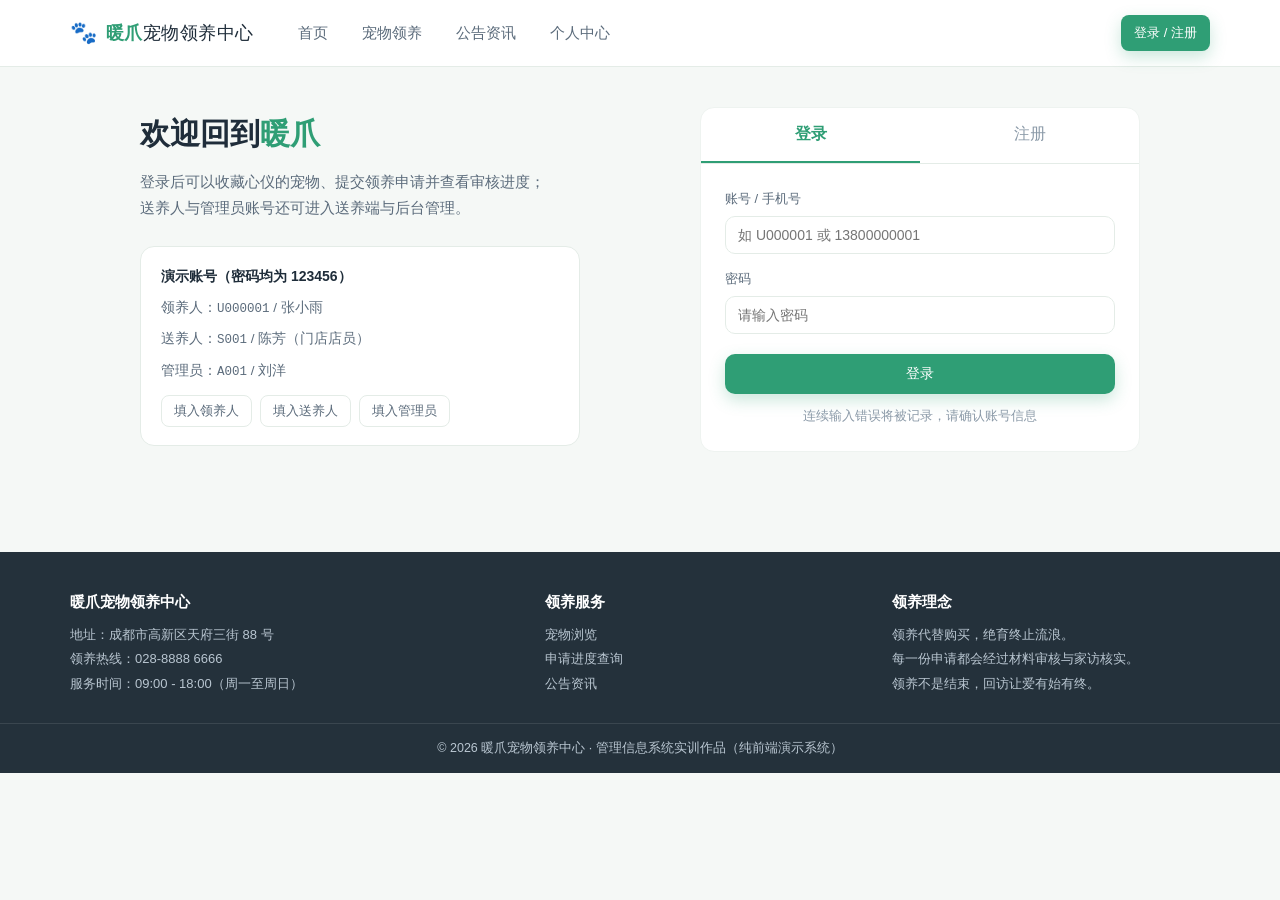
==== pet-adoption/center.html @ 176c4de7 "Add files via upload" ====
<!DOCTYPE html>
<html lang="zh-CN">
<head>
  <meta charset="UTF-8">
  <meta name="viewport" content="width=device-width, initial-scale=1.0">
  <title>个人中心 · 暖爪宠物领养中心</title>
  <link rel="stylesheet" href="css/style.css">
</head>
<body>
<div class="wrap">
  <div class="panel-layout">
    <aside class="menu">
      <div class="who">
        <b id="whoName">—</b>
        <span id="whoMeta">—</span>
      </div>
      <button data-sec="profile" class="on" type="button">👤 我的资料</button>
      <button data-sec="fav" type="button">⭐ 我的收藏</button>
      <button data-sec="apply" type="button">📄 申请进度</button>
      <button data-sec="adopt" type="button">🏠 领养记录</button>
      <a href="list.html" style="margin-top:6px">🐾 去看看待领养的宠物</a>
    </aside>

    <div>
      <div class="panel-title">
        <div>
          <h2 id="panelTitle">我的资料</h2>
          <div class="sub" id="panelSub">完善资料有助于加快领养审核</div>
        </div>
      </div>
      <div id="panel"></div>
    </div>
  </div>
</div>

<script src="js/store.js"></script>
<script src="js/common.js"></script>
<script>
  renderLayout('center');
  var user = requireUser();

  var sec = new URLSearchParams(location.search).get('sec') || 'profile';
  var TITLES = {
    profile: ['我的资料', '完善资料有助于加快领养审核'],
    fav: ['我的收藏', '收藏的宠物如已领养，将在列表中标注状态'],
    apply: ['申请进度', '申请状态由管理员审核后实时更新'],
    adopt: ['领养记录', '领养成功后的协议编号与回访记录']
  };

  function boot() {
    user = DB.currentUser();
    if (!user) return;
    $('#whoName').textContent = user.name;
    $('#whoMeta').textContent = DICT.role[user.role] + ' · ' + user.id;
    var t = TITLES[sec] || TITLES.profile;
    $('#panelTitle').textContent = t[0];
    $('#panelSub').textContent = t[1];
    $$('.menu [data-sec]').forEach(function (b) { b.classList.toggle('on', b.dataset.sec === sec); });
    renderPanel();
  }

  function renderPanel() {
    if (sec === 'profile') return renderProfile();
    if (sec === 'fav') return renderFav();
    if (sec === 'apply') return renderApply();
    if (sec === 'adopt') return renderAdopt();
  }

  /* ---------- 我的资料 ---------- */
  function renderProfile() {
    $('#panel').innerHTML =
      '<div class="card">' +
        '<div style="display:flex;align-items:center;gap:14px;margin-bottom:18px">' +
          '<div class="avatar" style="width:52px;height:52px;font-size:20px">' + esc(user.name.charAt(0)) + '</div>' +
          '<div><b style="font-size:16px">' + esc(user.name) + '</b>' +
          '<div style="color:#8b9aa8;font-size:12.5px">编号 ' + esc(user.id) + ' · 注册于 ' + esc(user.createdAt) + '</div></div>' +
          '<div style="margin-left:auto">' + badge(DICT.account, user.status) + '</div>' +
        '</div>' +
        '<div class="form-grid">' +
          '<div class="field"><label>姓名</label><input id="pName" value="' + esc(user.name) + '"></div>' +
          '<div class="field"><label>手机号</label><input id="pPhone" value="' + esc(user.phone) + '"></div>' +
          '<div class="field"><label>身份证号</label><input id="pIdCard" value="' + esc(user.idCard) + '"></div>' +
          '<div class="field"><label>身份</label><input value="' + DICT.role[user.role] + '" disabled></div>' +
          '<div class="field full"><label>联系地址</label><input id="pAddr" value="' + esc(user.address) + '"></div>' +
        '</div>' +
        '<div class="form-actions"><button class="btn btn-primary" id="btnSaveProfile" type="button">保存资料</button>' +
          '<a class="btn btn-line" href="login.html">切换账号</a></div>' +
      '</div>' +
      '<div class="card"><h3 style="font-size:16px;margin-bottom:10px">账号说明</h3>' +
        '<p style="color:#5b6b7b;font-size:13.5px">领养人编号由系统按注册顺序自动生成（U＋6 位顺序码），身份证号用于领养身份核验，' +
        '仅在管理员审核与家访时使用，请确保信息真实有效。</p></div>';

    $('#btnSaveProfile').addEventListener('click', function () {
      var phone = $('#pPhone').value.trim();
      var idCard = $('#pIdCard').value.trim();
      if (!/^1\d{10}$/.test(phone)) return toast('请输入 11 位手机号码', 'warn');
      if (idCard && !/^\d{17}[\dXx]$/.test(idCard)) return toast('身份证号格式不正确', 'warn');
      DB.updateUser(user.id, {
        name: $('#pName').value.trim() || user.name,
        phone: phone, idCard: idCard, address: $('#pAddr').value.trim()
      });
      toast('资料已保存');
      boot();
    });
  }

  /* ---------- 我的收藏 ---------- */
  function renderFav() {
    var list = DB.favoritesOf(user.id);
    if (!list.length) {
      $('#panel').innerHTML = emptyState('还没有收藏任何宠物，去列表逛逛吧');
      return;
    }
    $('#panel').innerHTML = '<div class="pet-grid" style="grid-template-columns:repeat(3,1fr)">' +
      list.map(function (p) {
        return '<div style="position:relative">' + petCard(p) +
          '<button class="btn btn-line btn-sm" data-unfav="' + p.id + '" type="button" ' +
          'style="position:absolute;right:10px;bottom:52px;background:#fff">取消收藏</button></div>';
      }).join('') + '</div>';

    $$('[data-unfav]').forEach(function (btn) {
      btn.addEventListener('click', function () {
        DB.toggleFavorite(user.id, btn.dataset.unfav);
        toast('已取消收藏');
        renderFav();
      });
    });
  }

  /* ---------- 申请进度 ---------- */
  function renderApply() {
    var apps = DB.applicationsOf(user.id);
    if (!apps.length) {
      $('#panel').innerHTML = emptyState('暂无领养申请，选择一只宠物开始申请吧');
      return;
    }
    var stepIdx = { '01': 0, '02': 1, '03': 2, '04': 3, '05': 1, '06': 0 };
    var steps = ['提交申请', '材料审核', '家访核实', '领养成功'];

    $('#panel').innerHTML = apps.map(function (a) {
      var pet = DB.pet(a.petId) || { name: '—', id: a.petId, photo: '' };
      var idx = stepIdx[a.status] || 0;
      var stepsHtml = steps.map(function (s, i) {
        return '<div class="step ' + (i <= idx && a.status !== '05' && a.status !== '06' ? 'done' : '') + '">' +
          '<i>' + (i + 1) + '</i>' + s + '</div>' +
          (i < 3 ? '<div class="step-line ' + (i < idx && a.status !== '05' && a.status !== '06' ? 'done' : '') + '"></div>' : '');
      }).join('');

      return '<div class="card" style="display:grid;grid-template-columns:120px 1fr;gap:18px">' +
        '<div class="pet-thumb" style="border-radius:10px;width:120px;height:90px;overflow:hidden">' +
          '<img src="' + pet.photo + '" alt="" style="width:100%;height:100%;object-fit:cover" onerror="imgFallback(this)"></div>' +
        '<div>' +
          '<div style="display:flex;align-items:center;gap:10px;flex-wrap:wrap">' +
            '<b style="font-size:16px">' + esc(pet.name) + '</b>' + badge(DICT.applyStatus, a.status) +
            '<span class="mono" style="color:#8b9aa8">' + esc(a.id) + '</span>' +
          '</div>' +
          '<div style="color:#5b6b7b;font-size:13.5px;margin-top:6px">申请时间：' + esc(a.createdAt) +
            ' · 宠物编号 ' + esc(a.petId) + '</div>' +
          '<div class="steps">' + stepsHtml + '</div>' +
          '<div style="background:#f8fbf9;border-radius:10px;padding:10px 12px;margin-top:6px;font-size:13px;color:#5b6b7b">' +
            '<div>领养理由：' + esc(a.reason) + '</div>' +
            (a.reviewNote ? '<div style="margin-top:4px">审核意见：' + esc(a.reviewNote) + '</div>' : '') +
          '</div>' +
          '<div style="margin-top:10px;display:flex;gap:8px">' +
            '<a class="btn btn-line btn-sm" href="detail.html?id=' + encodeURIComponent(a.petId) + '">查看宠物</a>' +
            (a.status === '01' ? '<button class="btn btn-danger btn-sm" data-withdraw="' + a.id + '" type="button">撤回申请</button>' : '') +
          '</div>' +
        '</div>' +
      '</div>';
    }).join('');

    $$('[data-withdraw]').forEach(function (btn) {
      btn.addEventListener('click', function () {
        if (!confirm('确定撤回该领养申请吗？')) return;
        var res = DB.withdrawApplication(btn.dataset.withdraw);
        if (!res.ok) return toast(res.msg, 'warn');
        toast('已撤回申请');
        renderApply();
      });
    });
  }

  /* ---------- 领养记录 + 回访 ---------- */
  function renderAdopt() {
    var apps = DB.applicationsOf(user.id).filter(function (a) { return a.status === '04'; });
    if (!apps.length) {
      $('#panel').innerHTML = emptyState('还没有领养成功的记录');
      return;
    }
    $('#panel').innerHTML = apps.map(function (a) {
      var pet = DB.pet(a.petId) || { name: '—', photo: '' };
      var visits = DB.visits().filter(function (v) { return v.applicationId === a.id; });
      return '<div class="card">' +
        '<div style="display:flex;align-items:center;gap:12px;flex-wrap:wrap">' +
          '<b style="font-size:17px">' + esc(pet.name) + '</b>' + badge(DICT.applyStatus, a.status) +
          '<span class="mono" style="margin-left:auto">协议编号：' + esc(a.agreementId || '—') + '</span>' +
        '</div>' +
        '<div style="color:#5b6b7b;font-size:13.5px;margin-top:6px">' +
          '宠物编号 ' + esc(a.petId) + ' · 申请单号 ' + esc(a.id) + ' · 完成时间 ' + esc(a.updatedAt) + '</div>' +
        '<div style="margin-top:14px;font-weight:700;font-size:14px">回访记录</div>' +
        (visits.length ? '<div class="table-wrap" style="margin-top:8px"><table class="tb"><thead><tr>' +
          '<th>回访单号</th><th>计划日期</th><th>实际日期</th><th>结果</th><th>回访说明</th></tr></thead><tbody>' +
          visits.map(function (v) {
            return '<tr><td class="mono">' + esc(v.id) + '</td><td>' + esc(v.planDate) + '</td>' +
              '<td>' + esc(v.actualDate || '—') + '</td><td>' + badge(DICT.visitStatus, v.status) + '</td>' +
              '<td>' + esc(v.note || '—') + '</td></tr>';
          }).join('') + '</tbody></table></div>'
          : '<div style="color:#8b9aa8;font-size:13px;margin-top:6px">暂无回访记录</div>') +
      '</div>';
    }).join('');
  }

  $$('.menu [data-sec]').forEach(function (btn) {
    btn.addEventListener('click', function () {
      sec = btn.dataset.sec;
      history.replaceState(null, '', 'center.html?sec=' + sec);
      boot();
    });
  });

  boot();
</script>
</body>
</html>
---- pet-adoption/css/style.css ----
/* =====================================================================
 * 宠物领养管理系统 · 公共样式（css/style.css）
 * ===================================================================== */
:root {
  --brand: #2f9e75;
  --brand-dark: #227a58;
  --brand-light: #e8f6ef;
  --accent: #f2994a;
  --ink: #1f2d3a;
  --sub: #5b6b7b;
  --muted: #8b9aa8;
  --line: #e4ece7;
  --bg: #f5f8f6;
  --card: #ffffff;
  --shadow: 0 6px 24px rgba(31, 45, 58, .07);
  --radius: 14px;
}

* { box-sizing: border-box; margin: 0; padding: 0; }

body {
  font-family: "Microsoft YaHei", "PingFang SC", "Hiragino Sans GB", "Helvetica Neue", Arial, sans-serif;
  color: var(--ink);
  background: var(--bg);
  font-size: 14px;
  line-height: 1.7;
  -webkit-font-smoothing: antialiased;
}

a { color: inherit; text-decoration: none; }
img { display: block; max-width: 100%; }
ul, ol { list-style: none; }
button, input, select, textarea { font-family: inherit; font-size: 14px; color: inherit; }
h1, h2, h3, h4 { font-weight: 700; line-height: 1.35; }

.wrap { width: 100%; max-width: 1180px; margin: 0 auto; padding: 0 20px; }

/* ---------------- 顶部导航 ---------------- */
.hd {
  position: sticky; top: 0; z-index: 50;
  background: rgba(255, 255, 255, .94);
  backdrop-filter: saturate(180%) blur(8px);
  border-bottom: 1px solid var(--line);
}
.hd-in { display: flex; align-items: center; height: 66px; gap: 22px; }
.brand { display: flex; align-items: center; gap: 8px; font-size: 18px; letter-spacing: .5px; }
.brand-ico { font-size: 22px; }
.brand-txt b { color: var(--brand); }
.nav { display: flex; gap: 6px; margin-left: 8px; flex: 1; }
.nav a {
  padding: 8px 14px; border-radius: 10px; color: var(--sub);
  font-size: 15px; transition: .18s;
}
.nav a:hover { color: var(--brand); background: var(--brand-light); }
.nav a.active { color: var(--brand-dark); background: var(--brand-light); font-weight: 700; }
.nav-toggle { display: none; background: none; border: 0; font-size: 20px; cursor: pointer; color: var(--sub); }

.hd-user { display: flex; align-items: center; gap: 10px; }
.hd-user-in { display: flex; align-items: center; gap: 10px; }
.avatar {
  width: 34px; height: 34px; border-radius: 50%; background: var(--brand);
  color: #fff; display: flex; align-items: center; justify-content: center; font-weight: 700;
}
.hd-user-txt { display: flex; flex-direction: column; line-height: 1.25; }
.hd-user-txt b { font-size: 13px; }
.hd-user-txt span { font-size: 11px; color: var(--muted); }

/* ---------------- 按钮 ---------------- */
.btn {
  display: inline-flex; align-items: center; justify-content: center; gap: 6px;
  padding: 10px 20px; border-radius: 10px; border: 1px solid transparent;
  background: #eef2f0; color: var(--ink); cursor: pointer; transition: .18s;
  font-size: 14px; white-space: nowrap;
}
.btn:hover { transform: translateY(-1px); }
.btn-primary { background: var(--brand); color: #fff; box-shadow: 0 6px 16px rgba(47, 158, 117, .25); }
.btn-primary:hover { background: var(--brand-dark); }
.btn-accent { background: var(--accent); color: #fff; }
.btn-line { background: #fff; border-color: var(--line); color: var(--sub); }
.btn-line:hover { border-color: var(--brand); color: var(--brand); }
.btn-sm { padding: 6px 12px; font-size: 13px; border-radius: 8px; }
.btn-block { width: 100%; }
.btn[disabled] { opacity: .55; cursor: not-allowed; transform: none; }
.btn-danger { background: #fdecec; color: #d64545; }
.btn-danger:hover { background: #fbdada; }

/* ---------------- 首页 ---------------- */
.hero {
  background: linear-gradient(135deg, #e9f7f0 0%, #f7fbf9 55%, #fdf6ec 100%);
  padding: 54px 0 46px;
  border-bottom: 1px solid var(--line);
}
.hero-in { display: grid; grid-template-columns: 1.05fr .95fr; gap: 40px; align-items: center; }
.hero h1 { font-size: 38px; letter-spacing: 1px; }
.hero h1 em { color: var(--brand); font-style: normal; }
.hero p.lead { margin-top: 16px; color: var(--sub); font-size: 15.5px; max-width: 520px; }
.hero-tags { display: flex; gap: 10px; margin-top: 20px; flex-wrap: wrap; }
.hero-tags span {
  background: #fff; border: 1px solid var(--line); padding: 6px 12px;
  border-radius: 999px; font-size: 13px; color: var(--sub);
}
.searchbar {
  margin-top: 26px; display: flex; background: #fff; border-radius: 14px;
  padding: 8px; box-shadow: var(--shadow); max-width: 520px; gap: 8px;
}
.searchbar input { flex: 1; border: 0; outline: none; padding: 8px 12px; background: transparent; }
.searchbar select { border: 0; outline: none; background: transparent; color: var(--sub); padding: 0 8px; }
.hero-pic { border-radius: 22px; overflow: hidden; box-shadow: 0 18px 40px rgba(31, 45, 58, .16); aspect-ratio: 4 / 3; }
.hero-pic img { width: 100%; height: 100%; object-fit: cover; }

.stats { display: grid; grid-template-columns: repeat(4, 1fr); gap: 16px; margin-top: -30px; position: relative; z-index: 2; }
.stat {
  background: #fff; border-radius: var(--radius); padding: 20px 22px; box-shadow: var(--shadow);
  border: 1px solid #f0f5f2;
}
.stat b { font-size: 28px; color: var(--brand-dark); }
.stat span { display: block; color: var(--muted); font-size: 13px; margin-top: 2px; }

.section { padding: 46px 0; }
.section-hd { display: flex; align-items: flex-end; justify-content: space-between; margin-bottom: 22px; gap: 16px; }
.section-hd h2 { font-size: 24px; }
.section-hd p { color: var(--muted); font-size: 13.5px; margin-top: 4px; }
.section-hd a { color: var(--brand); font-size: 14px; }

/* ---------------- 宠物卡片 ---------------- */
.pet-grid { display: grid; grid-template-columns: repeat(3, 1fr); gap: 22px; }
.pet-card {
  background: var(--card); border-radius: var(--radius); overflow: hidden;
  border: 1px solid #eef3f0; transition: .2s; display: block;
}
.pet-card:hover { transform: translateY(-4px); box-shadow: var(--shadow); border-color: #d9ece3; }
.pet-thumb { position: relative; aspect-ratio: 4 / 3; background: linear-gradient(135deg, #eef6f1, #f7f3ea); }
.pet-thumb img { width: 100%; height: 100%; object-fit: cover; }
.pet-status {
  position: absolute; left: 12px; top: 12px; background: rgba(47, 158, 117, .92);
  color: #fff; font-size: 12px; padding: 3px 10px; border-radius: 999px;
}
.pet-status.gray { background: rgba(91, 107, 123, .8); }
.pet-type {
  position: absolute; right: 12px; top: 12px; background: rgba(255, 255, 255, .92);
  font-size: 12px; padding: 3px 10px; border-radius: 999px; color: var(--sub);
}
.pet-body { padding: 14px 16px 16px; }
.pet-title { display: flex; align-items: baseline; gap: 8px; }
.pet-title b { font-size: 17px; }
.pet-title span { color: var(--muted); font-size: 13px; }
.pet-meta { color: var(--sub); font-size: 13px; margin-top: 6px; }
.pet-id { color: #b3c0cb; font-size: 12px; margin-top: 6px; letter-spacing: .3px; }

.img-empty {
  display: flex; align-items: center; justify-content: center;
  background: linear-gradient(135deg, #eef6f1, #f7f3ea);
}
.img-empty::after { content: attr(data-emoji); font-size: 42px; opacity: .5; }

/* ---------------- 列表页 ---------------- */
.page-hd { background: #fff; border-bottom: 1px solid var(--line); padding: 28px 0; }
.page-hd h1 { font-size: 26px; }
.page-hd p { color: var(--muted); margin-top: 6px; }
.crumb { color: var(--muted); font-size: 13px; margin-bottom: 8px; }
.crumb a:hover { color: var(--brand); }

.layout { display: grid; grid-template-columns: 250px 1fr; gap: 24px; padding: 28px 0 56px; align-items: start; }
.side-card { background: #fff; border-radius: var(--radius); padding: 20px; border: 1px solid #eef3f0; }
.side-card h3 { font-size: 15px; margin-bottom: 14px; }
.filter-group { padding-bottom: 16px; margin-bottom: 16px; border-bottom: 1px dashed var(--line); }
.filter-group:last-child { border: 0; margin-bottom: 0; padding-bottom: 0; }
.filter-group > label { display: block; color: var(--muted); font-size: 12.5px; margin-bottom: 8px; }
.chips { display: flex; flex-wrap: wrap; gap: 8px; }
.chip {
  padding: 5px 12px; border-radius: 999px; background: #f3f7f5; color: var(--sub);
  font-size: 13px; cursor: pointer; border: 1px solid transparent; transition: .15s;
}
.chip:hover { color: var(--brand); }
.chip.on { background: var(--brand-light); color: var(--brand-dark); border-color: #c7e7d8; font-weight: 700; }
.list-bar {
  display: flex; align-items: center; justify-content: space-between; gap: 12px;
  margin-bottom: 16px; background: #fff; border: 1px solid #eef3f0;
  border-radius: var(--radius); padding: 12px 16px;
}
.list-bar .count { color: var(--muted); font-size: 13px; }
.list-bar .count b { color: var(--brand-dark); font-size: 16px; }
.list-bar select { border: 1px solid var(--line); border-radius: 8px; padding: 6px 10px; outline: none; background: #fff; }
.pet-grid.list { grid-template-columns: repeat(3, 1fr); }

/* ---------------- 详情页 ---------------- */
.detail { display: grid; grid-template-columns: 1.15fr 1fr; gap: 30px; padding: 28px 0 20px; align-items: start; }
.detail-pic { border-radius: 18px; overflow: hidden; aspect-ratio: 4 / 3; background: #eef6f1; box-shadow: var(--shadow); }
.detail-pic img { width: 100%; height: 100%; object-fit: cover; }
.detail-info { background: #fff; border-radius: 18px; padding: 26px; border: 1px solid #eef3f0; }
.detail-info h1 { font-size: 28px; display: flex; align-items: center; gap: 10px; }
.detail-info .sub { color: var(--muted); margin-top: 6px; }
.price-like { margin: 16px 0 4px; }
.detail-attrs { display: grid; grid-template-columns: repeat(2, 1fr); gap: 12px; margin: 18px 0; }
.attr { background: #f7faf8; border-radius: 10px; padding: 10px 12px; }
.attr span { display: block; color: var(--muted); font-size: 12px; }
.attr b { font-size: 14px; font-weight: 600; }
.detail-actions { display: flex; gap: 12px; margin-top: 18px; }
.detail-id { margin-top: 14px; font-size: 12.5px; color: #b3c0cb; }
.notice-box { background: #fffdf6; border: 1px solid #f6e7c8; border-radius: 12px; padding: 14px 16px; margin-top: 18px; }
.notice-box h4 { font-size: 14px; color: #a9761c; margin-bottom: 6px; }
.notice-box pre { white-space: pre-wrap; font-family: inherit; font-size: 13px; color: #8a6d3b; line-height: 1.8; }

.block { background: #fff; border-radius: var(--radius); padding: 24px; border: 1px solid #eef3f0; margin-top: 22px; }
.block h3 { font-size: 17px; margin-bottom: 12px; display: flex; align-items: center; gap: 8px; }
.block h3::before { content: ''; width: 4px; height: 16px; border-radius: 2px; background: var(--brand); }
.block p { color: var(--sub); }
.prose { color: var(--sub); font-size: 14.5px; line-height: 1.9; }

/* ---------------- 表单 ---------------- */
.form-grid { display: grid; grid-template-columns: repeat(2, 1fr); gap: 16px; }
.field { display: flex; flex-direction: column; gap: 6px; }
.field.full { grid-column: 1 / -1; }
.field label { color: var(--sub); font-size: 13px; }
.field label i { color: #d64545; font-style: normal; }
.field input, .field select, .field textarea {
  border: 1px solid var(--line); border-radius: 10px; padding: 10px 12px;
  outline: none; background: #fff; transition: .15s; width: 100%;
}
.field textarea { resize: vertical; min-height: 92px; line-height: 1.7; }
.field input:focus, .field select:focus, .field textarea:focus { border-color: var(--brand); box-shadow: 0 0 0 3px rgba(47, 158, 117, .12); }
.field input[type="checkbox"], .field input[type="radio"],
input[type="checkbox"], input[type="radio"] {
  width: 16px; height: 16px; min-width: 16px; flex: 0 0 auto; accent-color: var(--brand); cursor: pointer;
}
.field .hint { color: var(--muted); font-size: 12px; }
.radio-row { display: flex; gap: 18px; align-items: center; flex-wrap: wrap; }
.radio-row label { display: inline-flex; align-items: center; gap: 6px; color: var(--ink); cursor: pointer; font-size: 14px; white-space: nowrap; }
.agree-line { display: flex; gap: 8px; align-items: flex-start; color: var(--sub); font-size: 13px; }
.form-actions { margin-top: 20px; display: flex; gap: 12px; }

/* ---------------- 徽标 ---------------- */
.badge {
  display: inline-block; padding: 3px 10px; border-radius: 999px;
  font-size: 12px; font-weight: 600; background: #eef2f0; color: var(--sub); white-space: nowrap;
}
.b-01 { background: #fff4e5; color: #b4751a; }
.b-02 { background: #e8f2ff; color: #2b6cb0; }
.b-03 { background: #f0e9ff; color: #6b46c1; }
.b-04 { background: #e6f6ee; color: #227a58; }
.b-05 { background: #fdecec; color: #c53030; }
.b-06 { background: #eef2f0; color: var(--sub); }
.b-10 { background: #fff4e5; color: #b4751a; }
.b-20 { background: #e6f6ee; color: #227a58; }
.b-30 { background: #e8f2ff; color: #2b6cb0; }
.b-40 { background: #eef2f0; color: #5b6b7b; }
.b-50 { background: #fdecec; color: #c53030; }

/* ---------------- 表格 ---------------- */
.table-wrap { background: #fff; border-radius: var(--radius); border: 1px solid #eef3f0; overflow: auto; }
table.tb { width: 100%; border-collapse: collapse; min-width: 760px; }
table.tb th, table.tb td { padding: 12px 14px; text-align: left; font-size: 13.5px; border-bottom: 1px solid #f1f5f3; }
table.tb th { background: #f8fbf9; color: var(--sub); font-weight: 600; white-space: nowrap; }
table.tb tbody tr:hover { background: #fafcfb; }
table.tb td.ops { white-space: nowrap; }
table.tb td.ops button { margin-right: 6px; }
.mono { font-family: Consolas, "Courier New", monospace; font-size: 12.5px; color: var(--sub); }

/* ---------------- 个人中心 / 后台布局 ---------------- */
.panel-layout { display: grid; grid-template-columns: 220px 1fr; gap: 22px; padding: 26px 0 56px; align-items: start; }
.menu { background: #fff; border-radius: var(--radius); border: 1px solid #eef3f0; padding: 12px 10px; position: sticky; top: 88px; }
.menu .who { padding: 12px 12px 16px; border-bottom: 1px solid var(--line); margin-bottom: 8px; }
.menu .who b { display: block; font-size: 15px; }
.menu .who span { color: var(--muted); font-size: 12px; }
.menu a, .menu button {
  display: flex; align-items: center; gap: 8px; width: 100%; text-align: left;
  padding: 10px 12px; border-radius: 10px; color: var(--sub); font-size: 14px;
  background: none; border: 0; cursor: pointer;
}
.menu a:hover, .menu button:hover { background: var(--brand-light); color: var(--brand-dark); }
.menu a.on, .menu button.on { background: var(--brand-light); color: var(--brand-dark); font-weight: 700; }

.panel-title { display: flex; align-items: center; justify-content: space-between; margin-bottom: 16px; gap: 12px; flex-wrap: wrap; }
.panel-title h2 { font-size: 20px; }
.panel-title .sub { color: var(--muted); font-size: 13px; margin-top: 2px; }

.card { background: #fff; border-radius: var(--radius); border: 1px solid #eef3f0; padding: 22px; }
.card + .card { margin-top: 18px; }
.stat-row { display: grid; grid-template-columns: repeat(4, 1fr); gap: 16px; margin-bottom: 20px; }
.stat-box { background: #fff; border: 1px solid #eef3f0; border-radius: var(--radius); padding: 18px 20px; }
.stat-box span { color: var(--muted); font-size: 13px; }
.stat-box b { display: block; font-size: 26px; color: var(--brand-dark); margin-top: 4px; }
.stat-box.small b { font-size: 20px; }

/* ---------------- 申请进度条 ---------------- */
.steps { display: flex; align-items: center; gap: 0; margin: 14px 0 4px; flex-wrap: wrap; }
.step { display: flex; align-items: center; gap: 8px; color: var(--muted); font-size: 13px; }
.step i {
  width: 22px; height: 22px; border-radius: 50%; background: #eef2f0; display: inline-flex;
  align-items: center; justify-content: center; font-style: normal; font-size: 12px; color: var(--sub);
}
.step.done i { background: var(--brand); color: #fff; }
.step.done { color: var(--brand-dark); }
.step-line { width: 40px; height: 2px; background: #eef2f0; margin: 0 10px; }
.step-line.done { background: #bfe4d3; }

/* ---------------- 公告列表 ---------------- */
.notice-list { display: grid; gap: 14px; }
.notice-item { background: #fff; border: 1px solid #eef3f0; border-radius: 12px; padding: 16px 18px; transition: .18s; }
.notice-item:hover { border-color: #d9ece3; box-shadow: var(--shadow); }
.notice-item .top { display: flex; align-items: center; gap: 10px; }
.notice-item h4 { font-size: 15.5px; }
.notice-item .date { color: var(--muted); font-size: 12.5px; }
.notice-item p { color: var(--sub); font-size: 13.5px; margin-top: 6px; }
.notice-item .type { background: var(--brand-light); color: var(--brand-dark); font-size: 12px; padding: 2px 8px; border-radius: 6px; }

/* ---------------- 流程 ---------------- */
.flow { display: grid; grid-template-columns: repeat(4, 1fr); gap: 16px; }
.flow-item { background: #fff; border: 1px solid #eef3f0; border-radius: var(--radius); padding: 20px; position: relative; }
.flow-item em {
  font-style: normal; font-size: 12px; color: #fff; background: var(--brand);
  width: 24px; height: 24px; border-radius: 50%; display: inline-flex;
  align-items: center; justify-content: center; margin-bottom: 10px;
}
.flow-item h4 { font-size: 15px; margin-bottom: 6px; }
.flow-item p { color: var(--muted); font-size: 13px; }

/* ---------------- 弹窗 / 提示 ---------------- */
.modal-mask {
  position: fixed; inset: 0; background: rgba(20, 32, 42, .45); z-index: 200;
  display: flex; align-items: center; justify-content: center; padding: 24px;
}
.modal {
  background: #fff; border-radius: 18px; width: 100%; max-width: 560px;
  max-height: 88vh; overflow: auto; box-shadow: 0 24px 60px rgba(0, 0, 0, .22);
  animation: pop .18s ease-out;
}
@keyframes pop { from { opacity: 0; transform: translateY(8px) scale(.98); } to { opacity: 1; transform: none; } }
.modal-hd { display: flex; align-items: center; justify-content: space-between; padding: 18px 22px; border-bottom: 1px solid var(--line); }
.modal-hd h3 { font-size: 17px; }
.modal-x { background: none; border: 0; font-size: 22px; line-height: 1; color: var(--muted); cursor: pointer; }
.modal-bd { padding: 20px 22px; }
.modal-ft { padding: 14px 22px 20px; display: flex; justify-content: flex-end; gap: 10px; }

.toast-box { position: fixed; top: 22px; left: 50%; transform: translateX(-50%); z-index: 300; display: grid; gap: 8px; }
.toast {
  background: #25313c; color: #fff; padding: 10px 18px; border-radius: 10px;
  font-size: 13.5px; box-shadow: 0 10px 26px rgba(0, 0, 0, .2); transition: .3s; max-width: 78vw;
}
.toast.warn { background: #b7791f; }
.toast.err { background: #c53030; }
.toast.out { opacity: 0; transform: translateY(-8px); }

/* ---------------- 空状态 / 页脚 ---------------- */
.empty { text-align: center; padding: 46px 20px; color: var(--muted); background: #fff; border-radius: var(--radius); border: 1px dashed var(--line); }
.empty-ico { font-size: 34px; margin-bottom: 8px; opacity: .6; }

.ft { background: #24313b; color: #b9c6d1; margin-top: 40px; }
.ft-in { display: grid; grid-template-columns: 1.4fr 1fr 1fr; gap: 30px; padding: 40px 20px 26px; }
.ft h4 { color: #fff; font-size: 15px; margin-bottom: 10px; }
.ft p { font-size: 13px; line-height: 1.9; }
.ft a:hover { color: #fff; }
.ft-copy { border-top: 1px solid rgba(255, 255, 255, .1); text-align: center; padding: 14px 20px; font-size: 12.5px; }

/* ---------------- 响应式 ---------------- */
@media (max-width: 980px) {
  .hero-in { grid-template-columns: 1fr; }
  .hero-pic { order: -1; }
  .pet-grid, .pet-grid.list { grid-template-columns: repeat(2, 1fr); }
  .detail { grid-template-columns: 1fr; }
  .notice-flow { grid-template-columns: 1fr !important; }
  .layout, .panel-layout { grid-template-columns: 1fr; }
  .menu { position: static; }
  .stats, .stat-row { grid-template-columns: repeat(2, 1fr); }
  .flow { grid-template-columns: repeat(2, 1fr); }
  .ft-in { grid-template-columns: 1fr; }
}
@media (max-width: 640px) {
  .nav {
    position: absolute; top: 66px; left: 0; right: 0; background: #fff;
    flex-direction: column; padding: 10px 16px; border-bottom: 1px solid var(--line);
    display: none; box-shadow: var(--shadow);
  }
  .nav.open { display: flex; }
  .nav-toggle { display: block; }
  .hd-user-txt { display: none; }
  .pet-grid, .pet-grid.list { grid-template-columns: 1fr; }
  .hero h1 { font-size: 28px; }
  .form-grid { grid-template-columns: 1fr; }
  .detail-attrs { grid-template-columns: 1fr 1fr; }
}
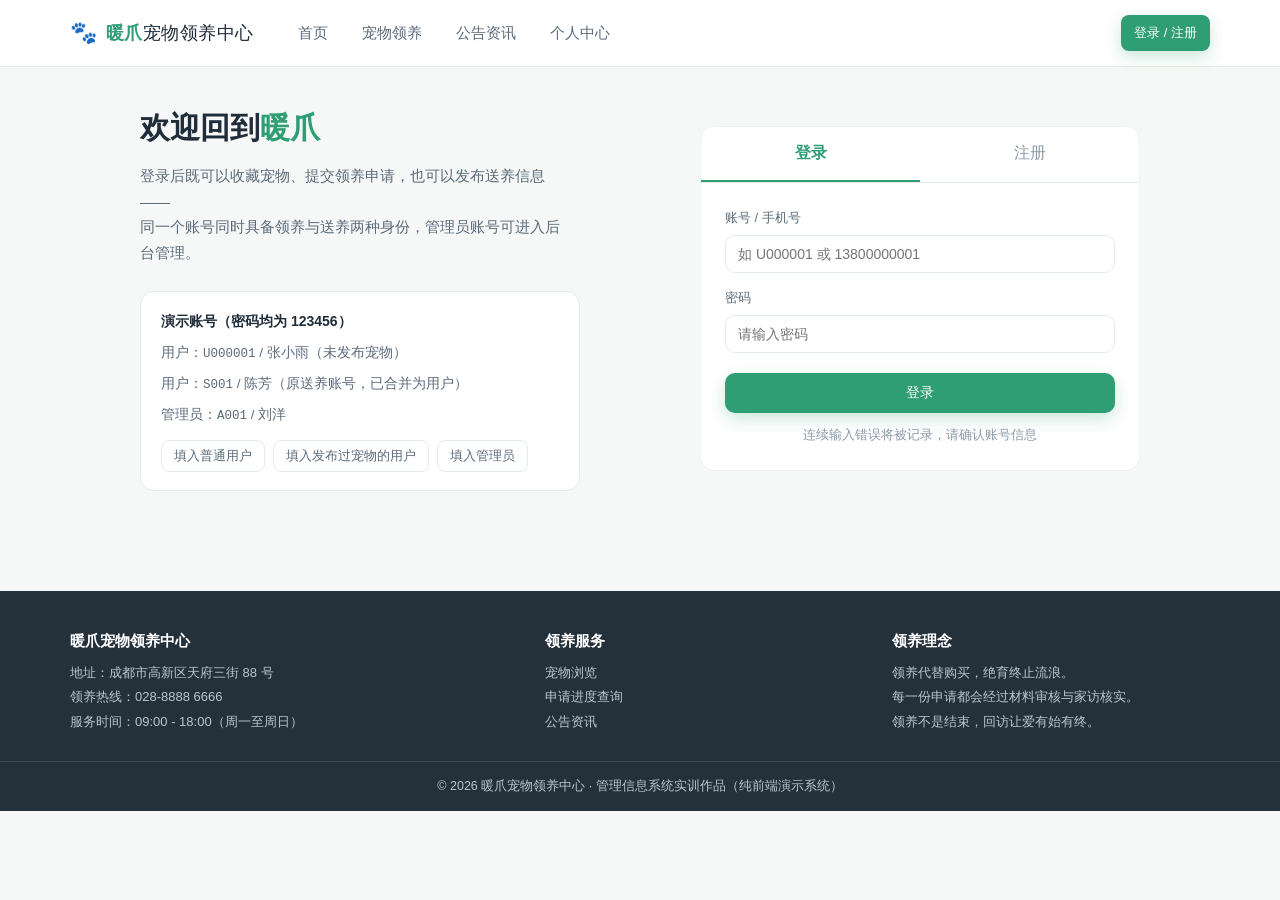
==== commit f9f24168: "Add files via upload" ====
--- a/pet-adoption/center.html
+++ b/pet-adoption/center.html
@@ -19,6 +19,7 @@
       <button data-sec="apply" type="button">📄 申请进度</button>
       <button data-sec="adopt" type="button">🏠 领养记录</button>
       <a href="list.html" style="margin-top:6px">🐾 去看看待领养的宠物</a>
+      <a href="shelter.html">📤 我要送养（发布宠物）</a>
     </aside>
 
     <div>
@@ -80,15 +81,16 @@
           '<div class="field"><label>姓名</label><input id="pName" value="' + esc(user.name) + '"></div>' +
           '<div class="field"><label>手机号</label><input id="pPhone" value="' + esc(user.phone) + '"></div>' +
           '<div class="field"><label>身份证号</label><input id="pIdCard" value="' + esc(user.idCard) + '"></div>' +
-          '<div class="field"><label>身份</label><input value="' + DICT.role[user.role] + '" disabled></div>' +
+          '<div class="field"><label>身份</label><input value="' + (user.role === '03' ? '管理员' : '用户（可领养 / 可送养）') + '" disabled></div>' +
           '<div class="field full"><label>联系地址</label><input id="pAddr" value="' + esc(user.address) + '"></div>' +
         '</div>' +
         '<div class="form-actions"><button class="btn btn-primary" id="btnSaveProfile" type="button">保存资料</button>' +
           '<a class="btn btn-line" href="login.html">切换账号</a></div>' +
       '</div>' +
       '<div class="card"><h3 style="font-size:16px;margin-bottom:10px">账号说明</h3>' +
-        '<p style="color:#5b6b7b;font-size:13.5px">领养人编号由系统按注册顺序自动生成（U＋6 位顺序码），身份证号用于领养身份核验，' +
-        '仅在管理员审核与家访时使用，请确保信息真实有效。</p></div>';
+        '<p style="color:#5b6b7b;font-size:13.5px">用户编号由系统按注册顺序自动生成（U＋6 位顺序码）。本系统采用单账号双身份设计：' +
+        '同一个账号既可以在宠物列表提交领养申请，也可以在送养工作台发布宠物，两个入口可随时切换；' +
+        '身份证号用于领养身份核验，仅在管理员审核与家访时使用。</p></div>';
 
     $('#btnSaveProfile').addEventListener('click', function () {
       var phone = $('#pPhone').value.trim();
